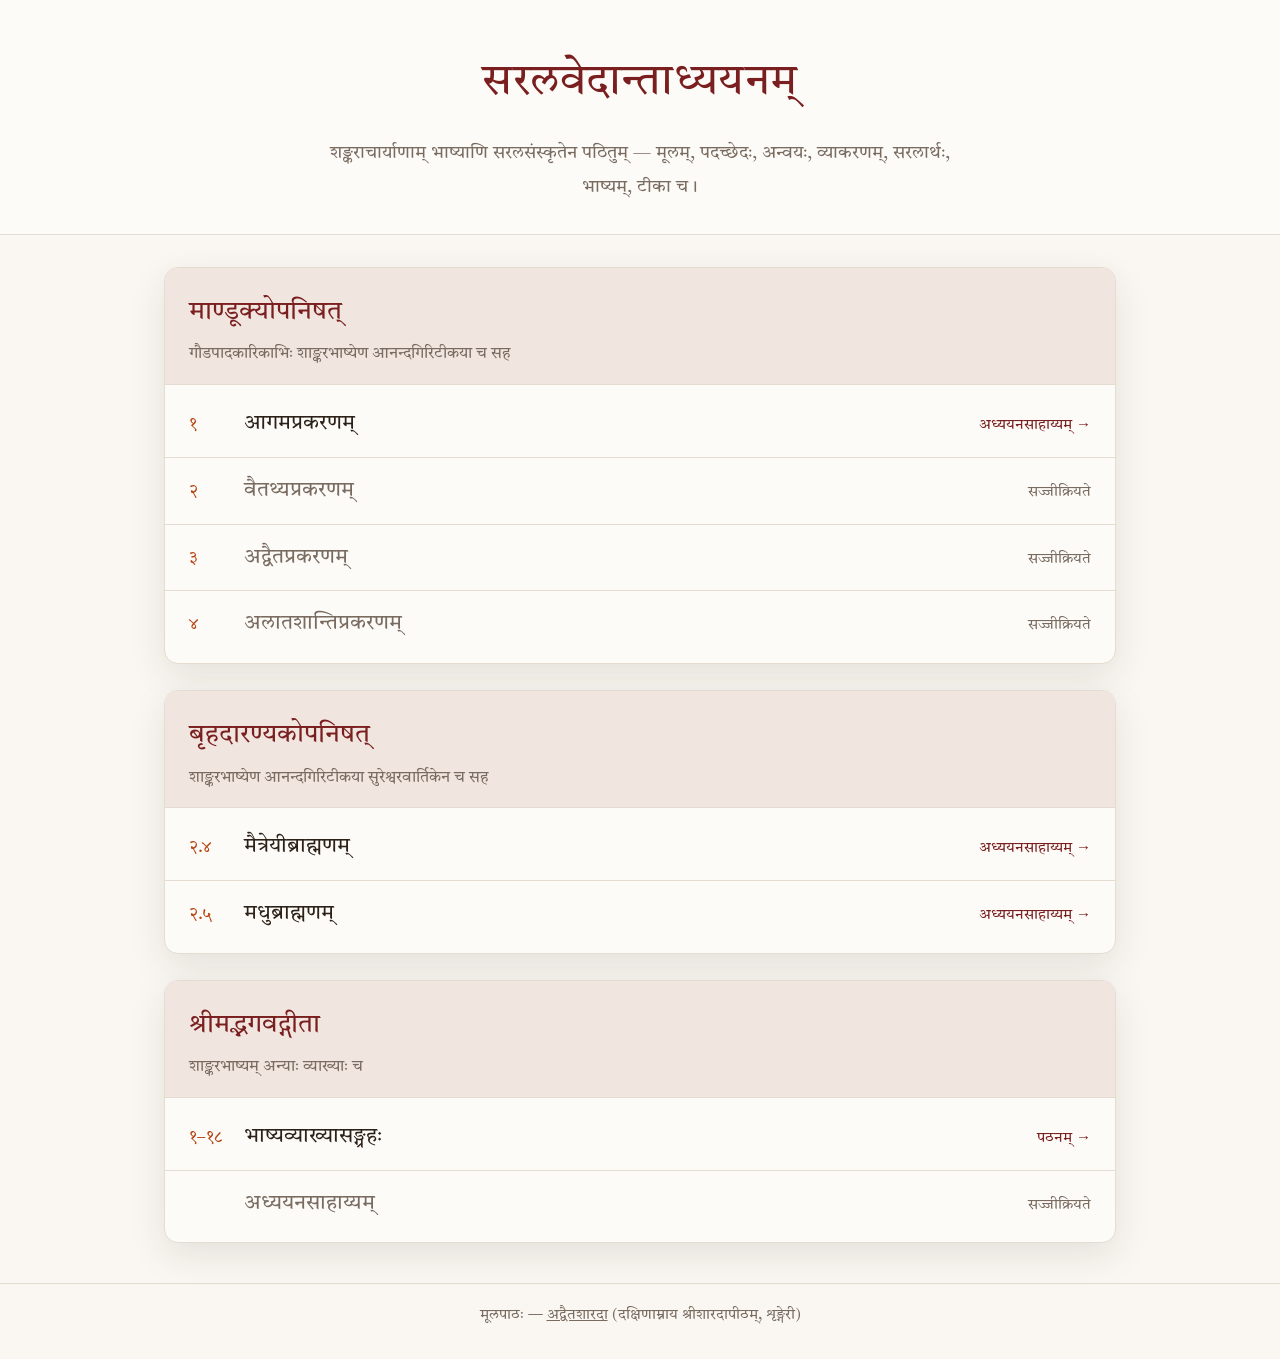
==== index.html @ beff4aeb "सरलवेदान्ताध्ययनम्: one site for the study pages (Māṇḍūkya आगमप्रकरणम्, Maitreyī, Madhu; Gītā linked" ====
<!doctype html>
<html lang="sa">
<head>
<meta charset="utf-8">
<meta name="viewport" content="width=device-width, initial-scale=1">
<title>सरलवेदान्ताध्ययनम्</title>
<meta name="description" content="शाङ्करभाष्याणि सरलसंस्कृतेन — मूलम्, पदच्छेदः, अन्वयः, व्याकरणम्, सरलार्थः, भाष्यम्, टीका च।">
<link rel="stylesheet" href="mandukya-1/fonts.css">
<style>
:root{--bg:#faf7f2;--paper:#fdfbf8;--ink:#2b2118;--muted:#796b60;--line:#e4dcd0;--accent:#7a1f1f;--tint:#f1e5df;--saffron:#b54510;--shadow:0 12px 36px #2b21181a}
@media (prefers-color-scheme:dark){:root{--bg:#211b18;--paper:#2a211e;--ink:#eee3d7;--muted:#b7a79a;--line:#4a3931;--accent:#e8aaa1;--tint:#392926;--saffron:#f0ac7b;--shadow:0 12px 36px #0005}}
*{box-sizing:border-box}
body{margin:0;background:var(--bg);color:var(--ink);font-family:'Tiro Devanagari Sanskrit','Noto Serif Devanagari',serif;line-height:1.9;font-size:19px}
a{color:inherit}
header{border-bottom:1px solid var(--line);background:var(--paper)}
.wrap{max-width:62rem;margin:0 auto;padding:0 20px}
header .wrap{padding-top:42px;padding-bottom:30px;text-align:center}
h1{margin:0;font-size:clamp(30px,6vw,44px);font-weight:400;color:var(--accent);letter-spacing:.01em}
.lead{margin:10px auto 0;max-width:40rem;color:var(--muted);font-size:18px}
main .wrap{padding-top:32px;padding-bottom:40px;display:grid;gap:26px}
section.text{background:var(--paper);border:1px solid var(--line);border-radius:14px;box-shadow:var(--shadow);overflow:hidden}
.text-head{padding:20px 24px 14px;border-bottom:1px solid var(--line);background:var(--tint)}
.text-head h2{margin:0;font-size:26px;font-weight:400;color:var(--accent)}
.text-head p{margin:2px 0 0;color:var(--muted);font-size:16px}
ul.parts{list-style:none;margin:0;padding:6px 0}
ul.parts li{border-top:1px solid var(--line)}
ul.parts li:first-child{border-top:0}
.part{display:flex;align-items:baseline;gap:14px;padding:13px 24px;text-decoration:none}
a.part:hover,a.part:focus-visible{background:var(--tint);outline:none}
.num{flex:0 0 2.4em;color:var(--saffron);font-size:17px}
.name{flex:1;font-size:21px}
.note{color:var(--muted);font-size:15px;white-space:nowrap}
a.part .note{color:var(--accent)}
.soon .name{color:var(--muted)}
footer{border-top:1px solid var(--line);color:var(--muted);font-size:15px}
footer .wrap{padding-top:18px;padding-bottom:28px;text-align:center}
@media (max-width:560px){body{font-size:18px}.part{padding:12px 16px;gap:10px;flex-wrap:wrap}.num{flex-basis:2em}.note{flex-basis:100%;padding-left:2.6em;white-space:normal}.text-head{padding:16px 16px 12px}}
</style>
</head>
<body>
<header>
  <div class="wrap">
    <h1>सरलवेदान्ताध्ययनम्</h1>
    <p class="lead">शङ्कराचार्याणाम् भाष्याणि सरलसंस्कृतेन पठितुम् — मूलम्, पदच्छेदः, अन्वयः, व्याकरणम्, सरलार्थः, भाष्यम्, टीका च।</p>
  </div>
</header>
<main>
  <div class="wrap">
    <section class="text">
      <div class="text-head">
        <h2>माण्डूक्योपनिषत्</h2>
        <p>गौडपादकारिकाभिः शाङ्करभाष्येण आनन्दगिरिटीकया च सह</p>
      </div>
      <ul class="parts">
        <li><a class="part" href="mandukya-1/"><span class="num">१</span><span class="name">आगमप्रकरणम्</span><span class="note">अध्ययनसाहाय्यम् →</span></a></li>
        <li><div class="part soon"><span class="num">२</span><span class="name">वैतथ्यप्रकरणम्</span><span class="note">सज्जीक्रियते</span></div></li>
        <li><div class="part soon"><span class="num">३</span><span class="name">अद्वैतप्रकरणम्</span><span class="note">सज्जीक्रियते</span></div></li>
        <li><div class="part soon"><span class="num">४</span><span class="name">अलातशान्तिप्रकरणम्</span><span class="note">सज्जीक्रियते</span></div></li>
      </ul>
    </section>
    <section class="text">
      <div class="text-head">
        <h2>बृहदारण्यकोपनिषत्</h2>
        <p>शाङ्करभाष्येण आनन्दगिरिटीकया सुरेश्वरवार्तिकेन च सह</p>
      </div>
      <ul class="parts">
        <li><a class="part" href="maitreyi/"><span class="num">२.४</span><span class="name">मैत्रेयीब्राह्मणम्</span><span class="note">अध्ययनसाहाय्यम् →</span></a></li>
        <li><a class="part" href="madhu/"><span class="num">२.५</span><span class="name">मधुब्राह्मणम्</span><span class="note">अध्ययनसाहाय्यम् →</span></a></li>
      </ul>
    </section>
    <section class="text">
      <div class="text-head">
        <h2>श्रीमद्भगवद्गीता</h2>
        <p>शाङ्करभाष्यम् अन्याः व्याख्याः च</p>
      </div>
      <ul class="parts">
        <li><a class="part" href="https://nkaditya1729.github.io/bhagavad-gita-corpus/"><span class="num">१–१८</span><span class="name">भाष्यव्याख्यासङ्ग्रहः</span><span class="note">पठनम् →</span></a></li>
        <li><div class="part soon"><span class="num"></span><span class="name">अध्ययनसाहाय्यम्</span><span class="note">सज्जीक्रियते</span></div></li>
      </ul>
    </section>
  </div>
</main>
<footer>
  <div class="wrap">मूलपाठः — <a href="https://advaitasharada.sringeri.net/">अद्वैतशारदा</a> (दक्षिणाम्नाय श्रीशारदापीठम्, शृङ्गेरी)</div>
</footer>
</body>
</html>
---- mandukya-1/fonts.css ----
@font-face {font-family:'Tiro Devanagari Sanskrit';font-style:normal;font-weight:400;font-display:swap;src:url(assets/fonts/TiroDevanagariSanskrit-Regular.ttf) format('truetype');}
@font-face {
  font-family: 'Noto Sans Devanagari';
  font-style: normal;
  font-weight: 400;
  font-stretch: normal;
  font-display: swap;
  src: url(assets/fonts/noto-deva-0.ttf) format('truetype');
}
@font-face {
  font-family: 'Noto Sans Devanagari';
  font-style: normal;
  font-weight: 500;
  font-stretch: normal;
  font-display: swap;
  src: url(assets/fonts/noto-deva-1.ttf) format('truetype');
}
@font-face {
  font-family: 'Noto Sans Devanagari';
  font-style: normal;
  font-weight: 600;
  font-stretch: normal;
  font-display: swap;
  src: url(assets/fonts/noto-deva-2.ttf) format('truetype');
}
@font-face {
  font-family: 'Noto Sans Devanagari';
  font-style: normal;
  font-weight: 700;
  font-stretch: normal;
  font-display: swap;
  src: url(assets/fonts/noto-deva-3.ttf) format('truetype');
}
@font-face {
  font-family: 'Noto Serif Devanagari';
  font-style: normal;
  font-weight: 400;
  font-stretch: normal;
  font-display: swap;
  src: url(assets/fonts/noto-deva-4.ttf) format('truetype');
}
@font-face {
  font-family: 'Noto Serif Devanagari';
  font-style: normal;
  font-weight: 500;
  font-stretch: normal;
  font-display: swap;
  src: url(assets/fonts/noto-deva-5.ttf) format('truetype');
}
@font-face {
  font-family: 'Noto Serif Devanagari';
  font-style: normal;
  font-weight: 600;
  font-stretch: normal;
  font-display: swap;
  src: url(assets/fonts/noto-deva-6.ttf) format('truetype');
}
@font-face {
  font-family: 'Noto Serif Devanagari';
  font-style: normal;
  font-weight: 700;
  font-stretch: normal;
  font-display: swap;
  src: url(assets/fonts/noto-deva-7.ttf) format('truetype');
}
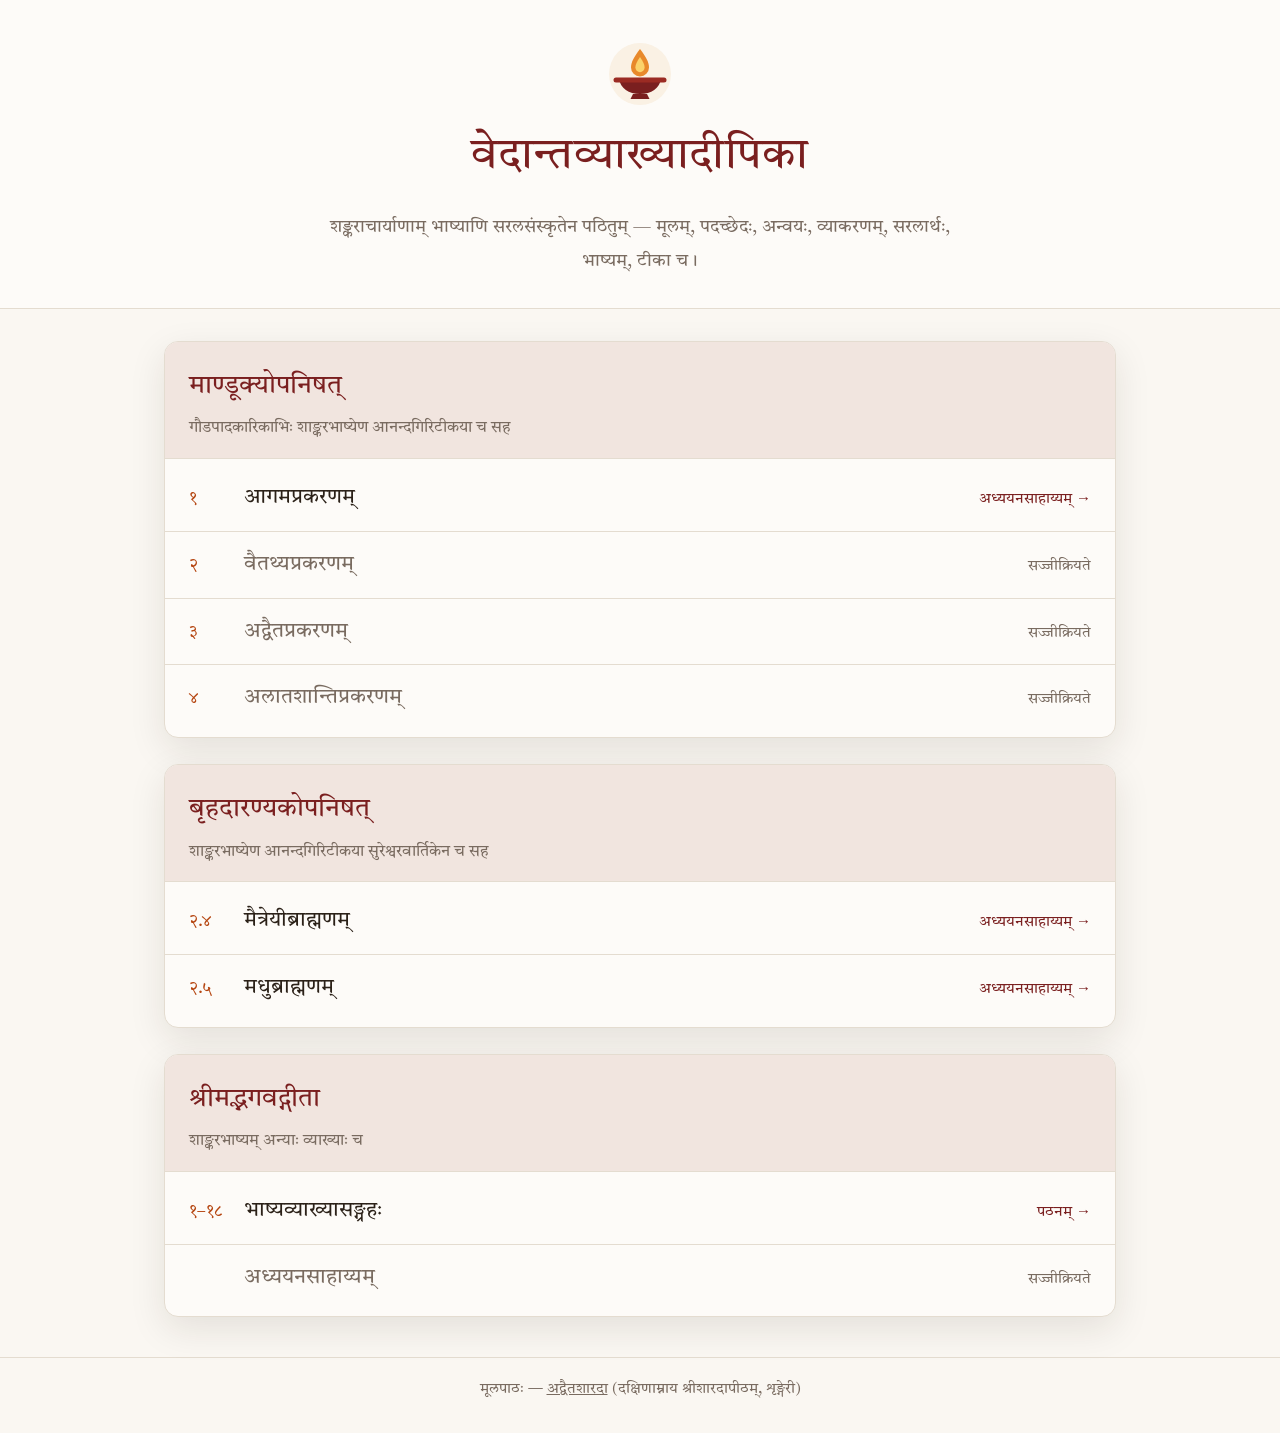
==== commit d5d439cd: "Name the site वेदान्तव्याख्यादीपिका; lamp (दीपः) icon for the hub and its study pages Co-Authored-By" ====
--- a/index.html
+++ b/index.html
@@ -3,7 +3,8 @@
 <head>
 <meta charset="utf-8">
 <meta name="viewport" content="width=device-width, initial-scale=1">
-<title>सरलवेदान्ताध्ययनम्</title>
+<title>वेदान्तव्याख्यादीपिका</title>
+<link rel="icon" type="image/svg+xml" href="favicon.svg">
 <meta name="description" content="शाङ्करभाष्याणि सरलसंस्कृतेन — मूलम्, पदच्छेदः, अन्वयः, व्याकरणम्, सरलार्थः, भाष्यम्, टीका च।">
 <link rel="stylesheet" href="mandukya-1/fonts.css">
 <style>
@@ -15,6 +16,7 @@
 header{border-bottom:1px solid var(--line);background:var(--paper)}
 .wrap{max-width:62rem;margin:0 auto;padding:0 20px}
 header .wrap{padding-top:42px;padding-bottom:30px;text-align:center}
+.logo{display:block;margin:0 auto 10px;width:64px;height:64px}
 h1{margin:0;font-size:clamp(30px,6vw,44px);font-weight:400;color:var(--accent);letter-spacing:.01em}
 .lead{margin:10px auto 0;max-width:40rem;color:var(--muted);font-size:18px}
 main .wrap{padding-top:32px;padding-bottom:40px;display:grid;gap:26px}
@@ -40,7 +42,8 @@
 <body>
 <header>
   <div class="wrap">
-    <h1>सरलवेदान्ताध्ययनम्</h1>
+    <img class="logo" src="favicon.svg" alt="" width="64" height="64">
+    <h1>वेदान्तव्याख्यादीपिका</h1>
     <p class="lead">शङ्कराचार्याणाम् भाष्याणि सरलसंस्कृतेन पठितुम् — मूलम्, पदच्छेदः, अन्वयः, व्याकरणम्, सरलार्थः, भाष्यम्, टीका च।</p>
   </div>
 </header>
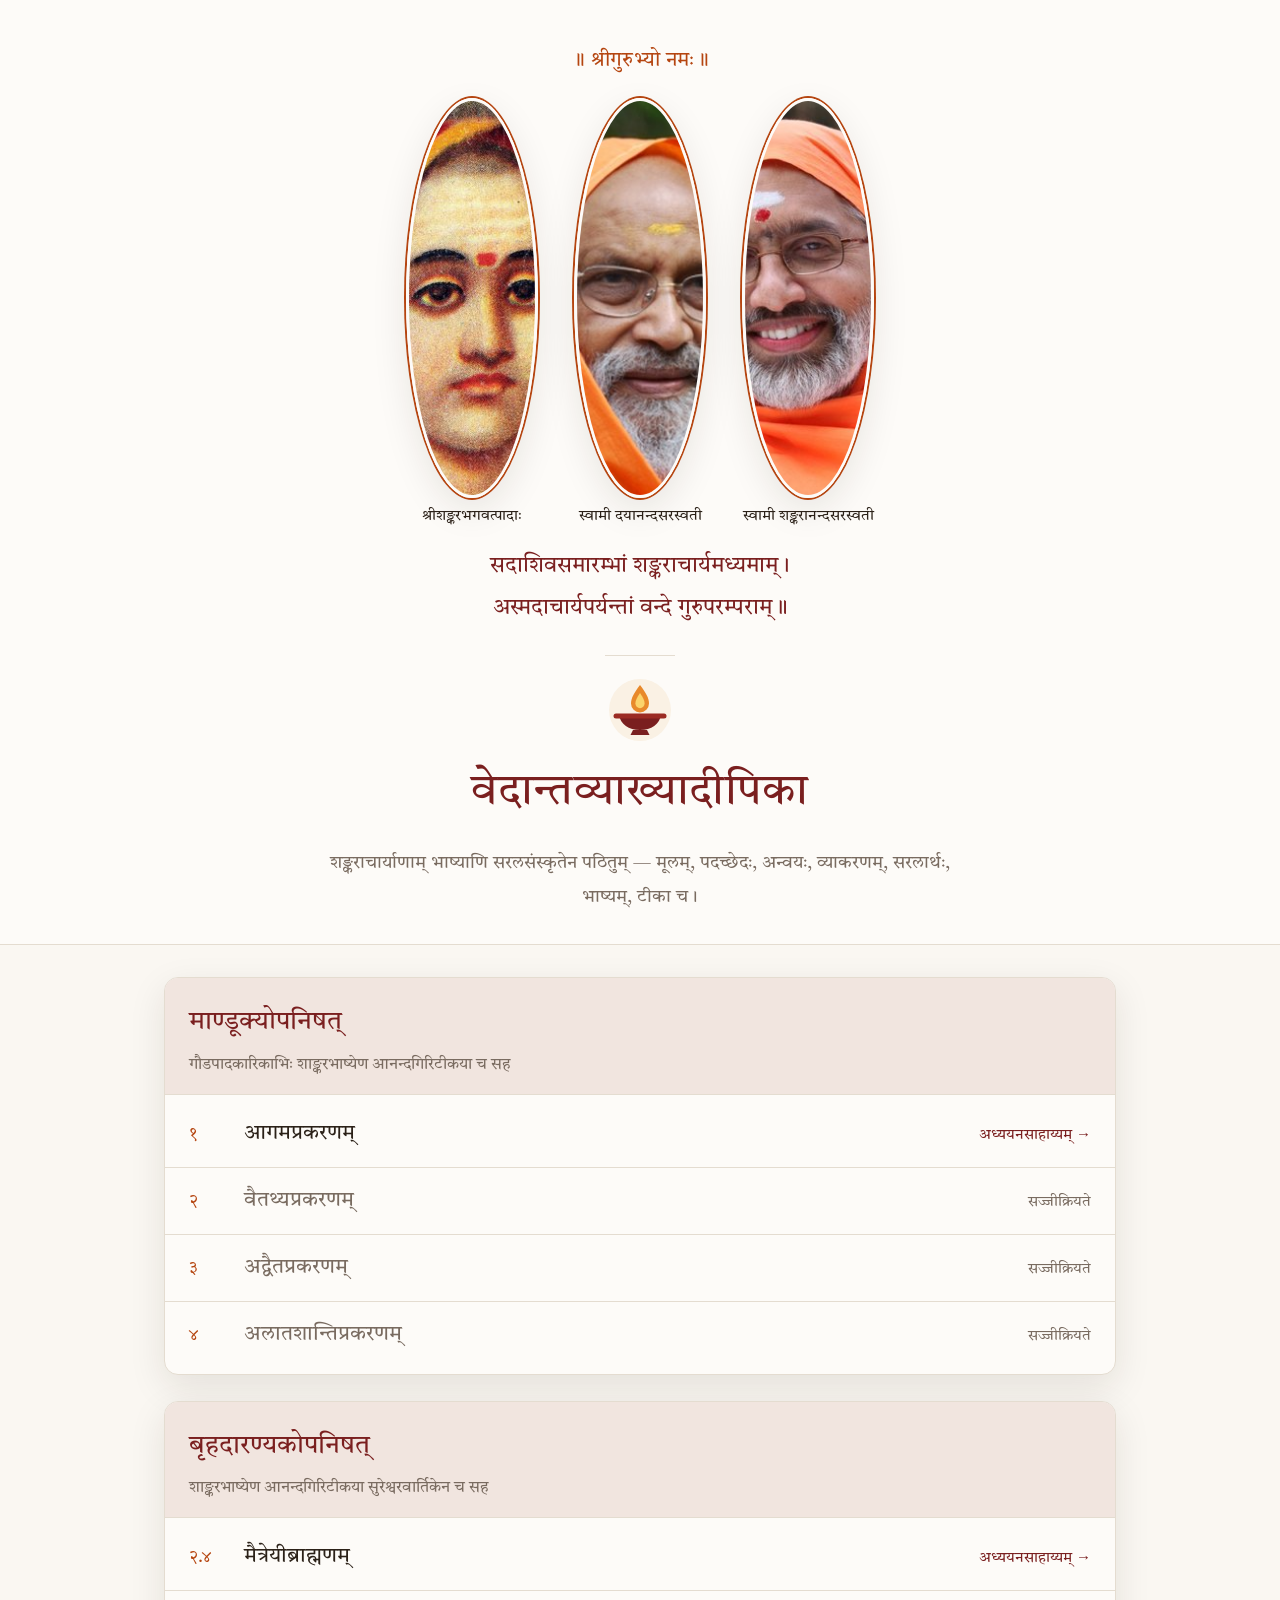
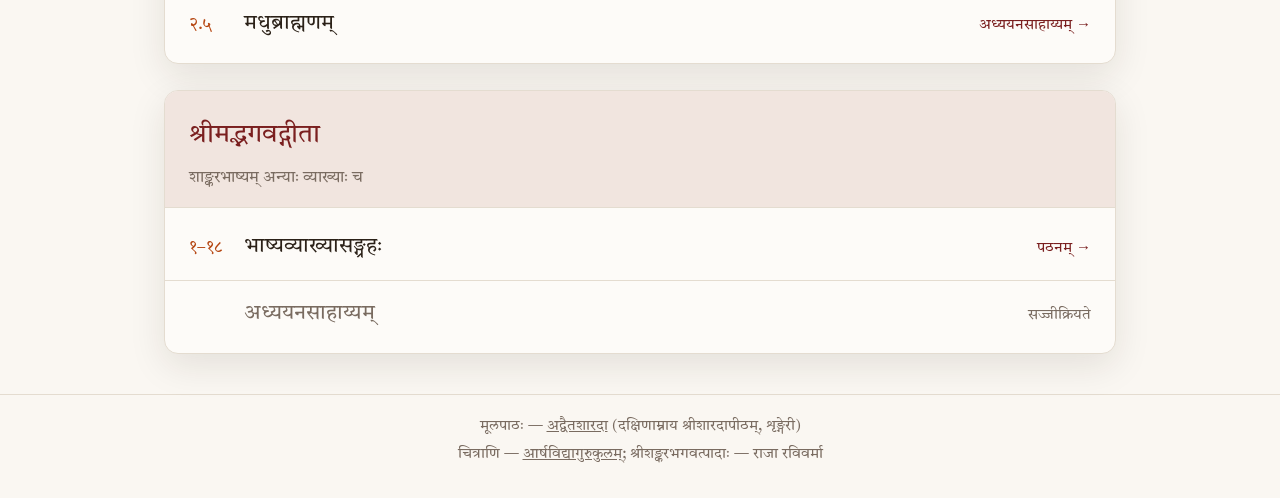
==== commit 831c8707: "Front page: श्रीगुरुभ्यो नमः, portraits of Śrī Śaṅkara, Swami Dayananda and Swami Shankarananda, and" ====
--- a/index.html
+++ b/index.html
@@ -16,6 +16,13 @@
 header{border-bottom:1px solid var(--line);background:var(--paper)}
 .wrap{max-width:62rem;margin:0 auto;padding:0 20px}
 header .wrap{padding-top:42px;padding-bottom:30px;text-align:center}
+.invocation{margin:0 0 18px;color:var(--saffron);font-size:20px;letter-spacing:.02em}
+.gurus{display:flex;justify-content:center;gap:clamp(14px,4vw,36px);margin:0 auto 18px;padding:0;list-style:none}
+.gurus figure{margin:0;width:clamp(92px,22vw,132px);text-align:center}
+.gurus img{display:block;width:100%;aspect-ratio:1;border-radius:50%;object-fit:cover;border:3px solid var(--paper);box-shadow:0 0 0 2px var(--saffron),var(--shadow)}
+.gurus figcaption{margin-top:8px;font-size:clamp(13px,3vw,15px);line-height:1.45;color:var(--ink)}
+.shloka{margin:6px auto 26px;color:var(--accent);font-size:clamp(18px,4vw,22px);line-height:1.9}
+.rule{width:70px;height:1px;margin:0 auto 22px;background:var(--line)}
 .logo{display:block;margin:0 auto 10px;width:64px;height:64px}
 h1{margin:0;font-size:clamp(30px,6vw,44px);font-weight:400;color:var(--accent);letter-spacing:.01em}
 .lead{margin:10px auto 0;max-width:40rem;color:var(--muted);font-size:18px}
@@ -42,6 +49,14 @@
 <body>
 <header>
   <div class="wrap">
+    <p class="invocation">॥ श्रीगुरुभ्यो नमः ॥</p>
+    <ul class="gurus">
+      <li><figure><img src="images/shankara.jpg" alt="आदिशङ्कराचार्याः" width="400" height="400"><figcaption>श्रीशङ्करभगवत्पादाः</figcaption></figure></li>
+      <li><figure><img src="images/dayananda.jpg" alt="स्वामी दयानन्दसरस्वती" width="400" height="400"><figcaption>स्वामी दयानन्दसरस्वती</figcaption></figure></li>
+      <li><figure><img src="images/shankarananda.jpg" alt="स्वामी शङ्करानन्दसरस्वती" width="400" height="400"><figcaption>स्वामी शङ्करानन्दसरस्वती</figcaption></figure></li>
+    </ul>
+    <p class="shloka">सदाशिवसमारम्भां शङ्कराचार्यमध्यमाम् ।<br>अस्मदाचार्यपर्यन्तां वन्दे गुरुपरम्पराम् ॥</p>
+    <div class="rule"></div>
     <img class="logo" src="favicon.svg" alt="" width="64" height="64">
     <h1>वेदान्तव्याख्यादीपिका</h1>
     <p class="lead">शङ्कराचार्याणाम् भाष्याणि सरलसंस्कृतेन पठितुम् — मूलम्, पदच्छेदः, अन्वयः, व्याकरणम्, सरलार्थः, भाष्यम्, टीका च।</p>
@@ -84,7 +99,7 @@
   </div>
 </main>
 <footer>
-  <div class="wrap">मूलपाठः — <a href="https://advaitasharada.sringeri.net/">अद्वैतशारदा</a> (दक्षिणाम्नाय श्रीशारदापीठम्, शृङ्गेरी)</div>
+  <div class="wrap">मूलपाठः — <a href="https://advaitasharada.sringeri.net/">अद्वैतशारदा</a> (दक्षिणाम्नाय श्रीशारदापीठम्, शृङ्गेरी)<br>चित्राणि — <a href="https://arshavidya.in/">आर्षविद्यागुरुकुलम्</a>; श्रीशङ्करभगवत्पादाः — राजा रविवर्मा</div>
 </footer>
 </body>
 </html>
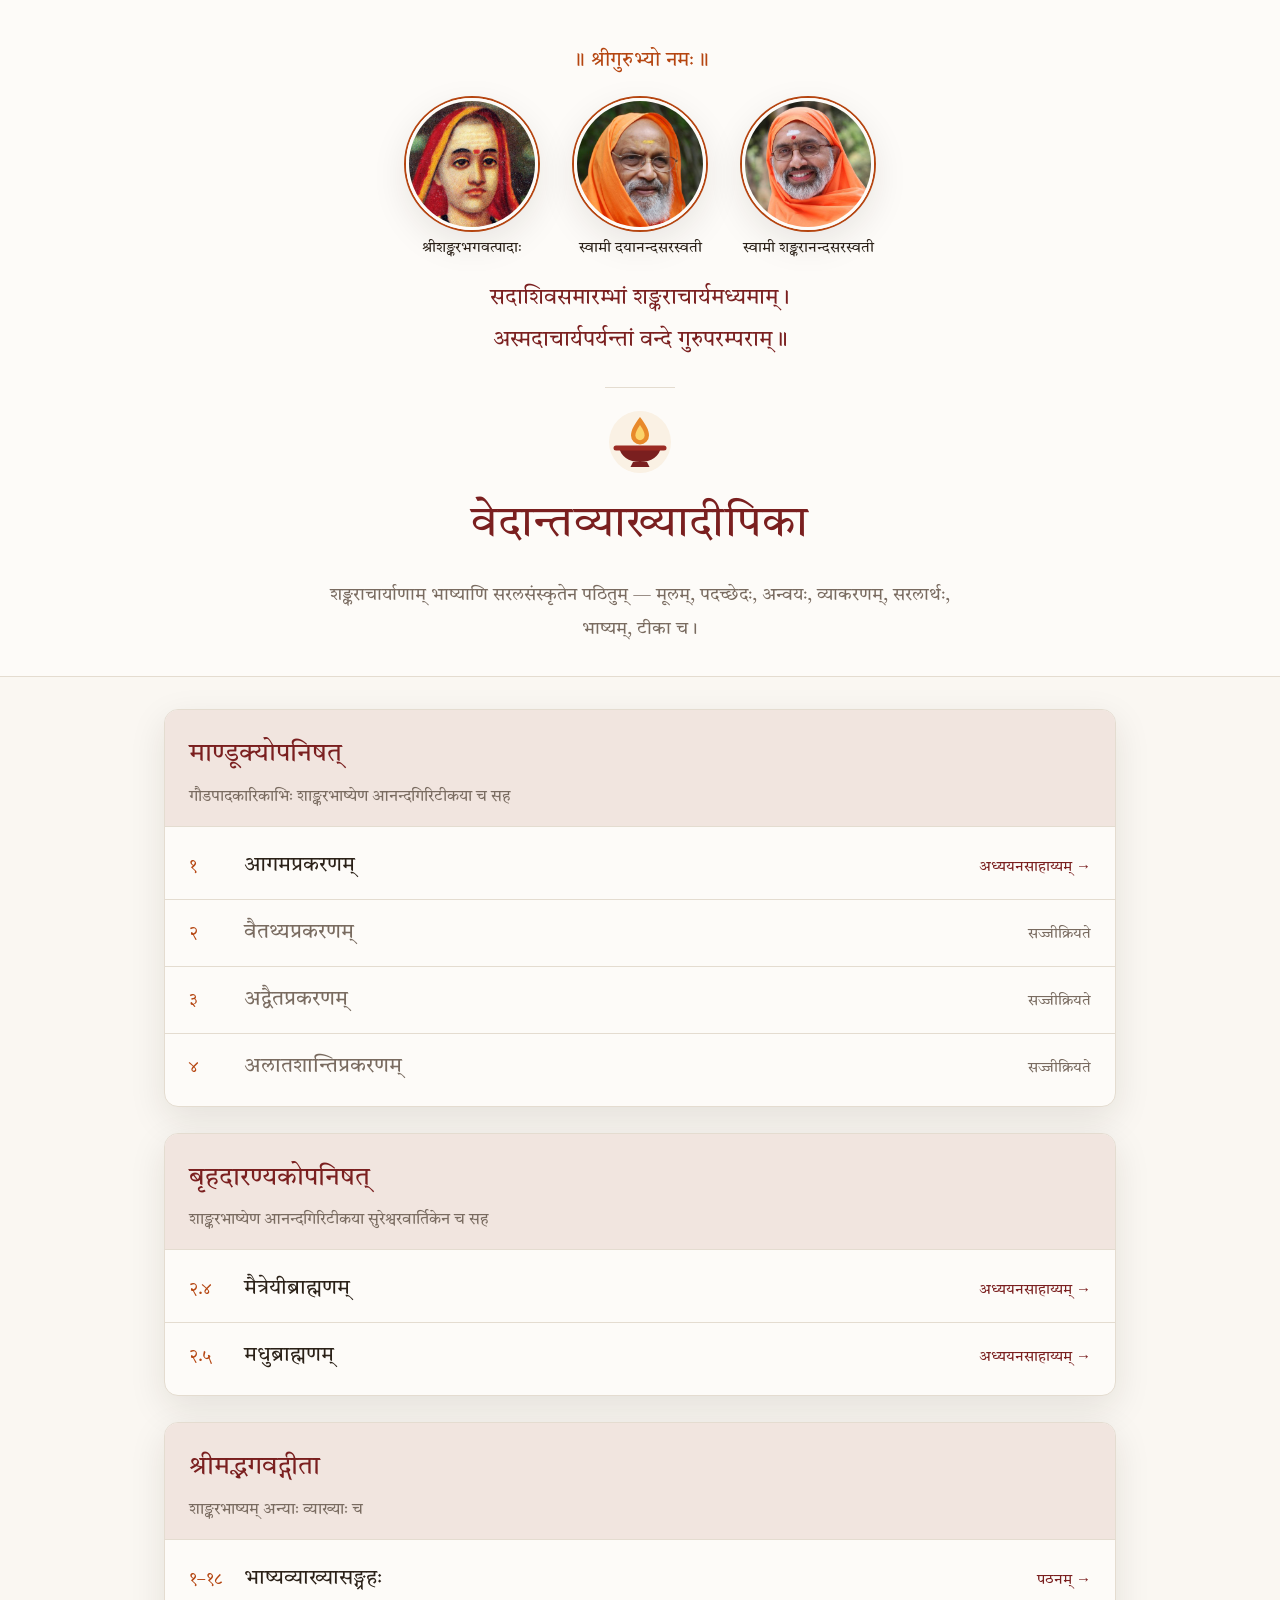
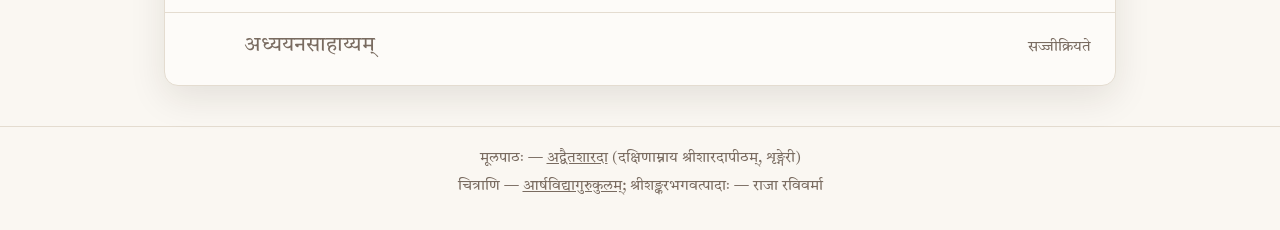
==== commit b820712a: "Front page: portraits keep their square (round) shape Co-Authored-By: Claude Opus 5.5 <noreply@anthr" ====
--- a/index.html
+++ b/index.html
@@ -19,7 +19,7 @@
 .invocation{margin:0 0 18px;color:var(--saffron);font-size:20px;letter-spacing:.02em}
 .gurus{display:flex;justify-content:center;gap:clamp(14px,4vw,36px);margin:0 auto 18px;padding:0;list-style:none}
 .gurus figure{margin:0;width:clamp(92px,22vw,132px);text-align:center}
-.gurus img{display:block;width:100%;aspect-ratio:1;border-radius:50%;object-fit:cover;border:3px solid var(--paper);box-shadow:0 0 0 2px var(--saffron),var(--shadow)}
+.gurus img{display:block;width:100%;height:auto;aspect-ratio:1;border-radius:50%;object-fit:cover;border:3px solid var(--paper);box-shadow:0 0 0 2px var(--saffron),var(--shadow)}
 .gurus figcaption{margin-top:8px;font-size:clamp(13px,3vw,15px);line-height:1.45;color:var(--ink)}
 .shloka{margin:6px auto 26px;color:var(--accent);font-size:clamp(18px,4vw,22px);line-height:1.9}
 .rule{width:70px;height:1px;margin:0 auto 22px;background:var(--line)}
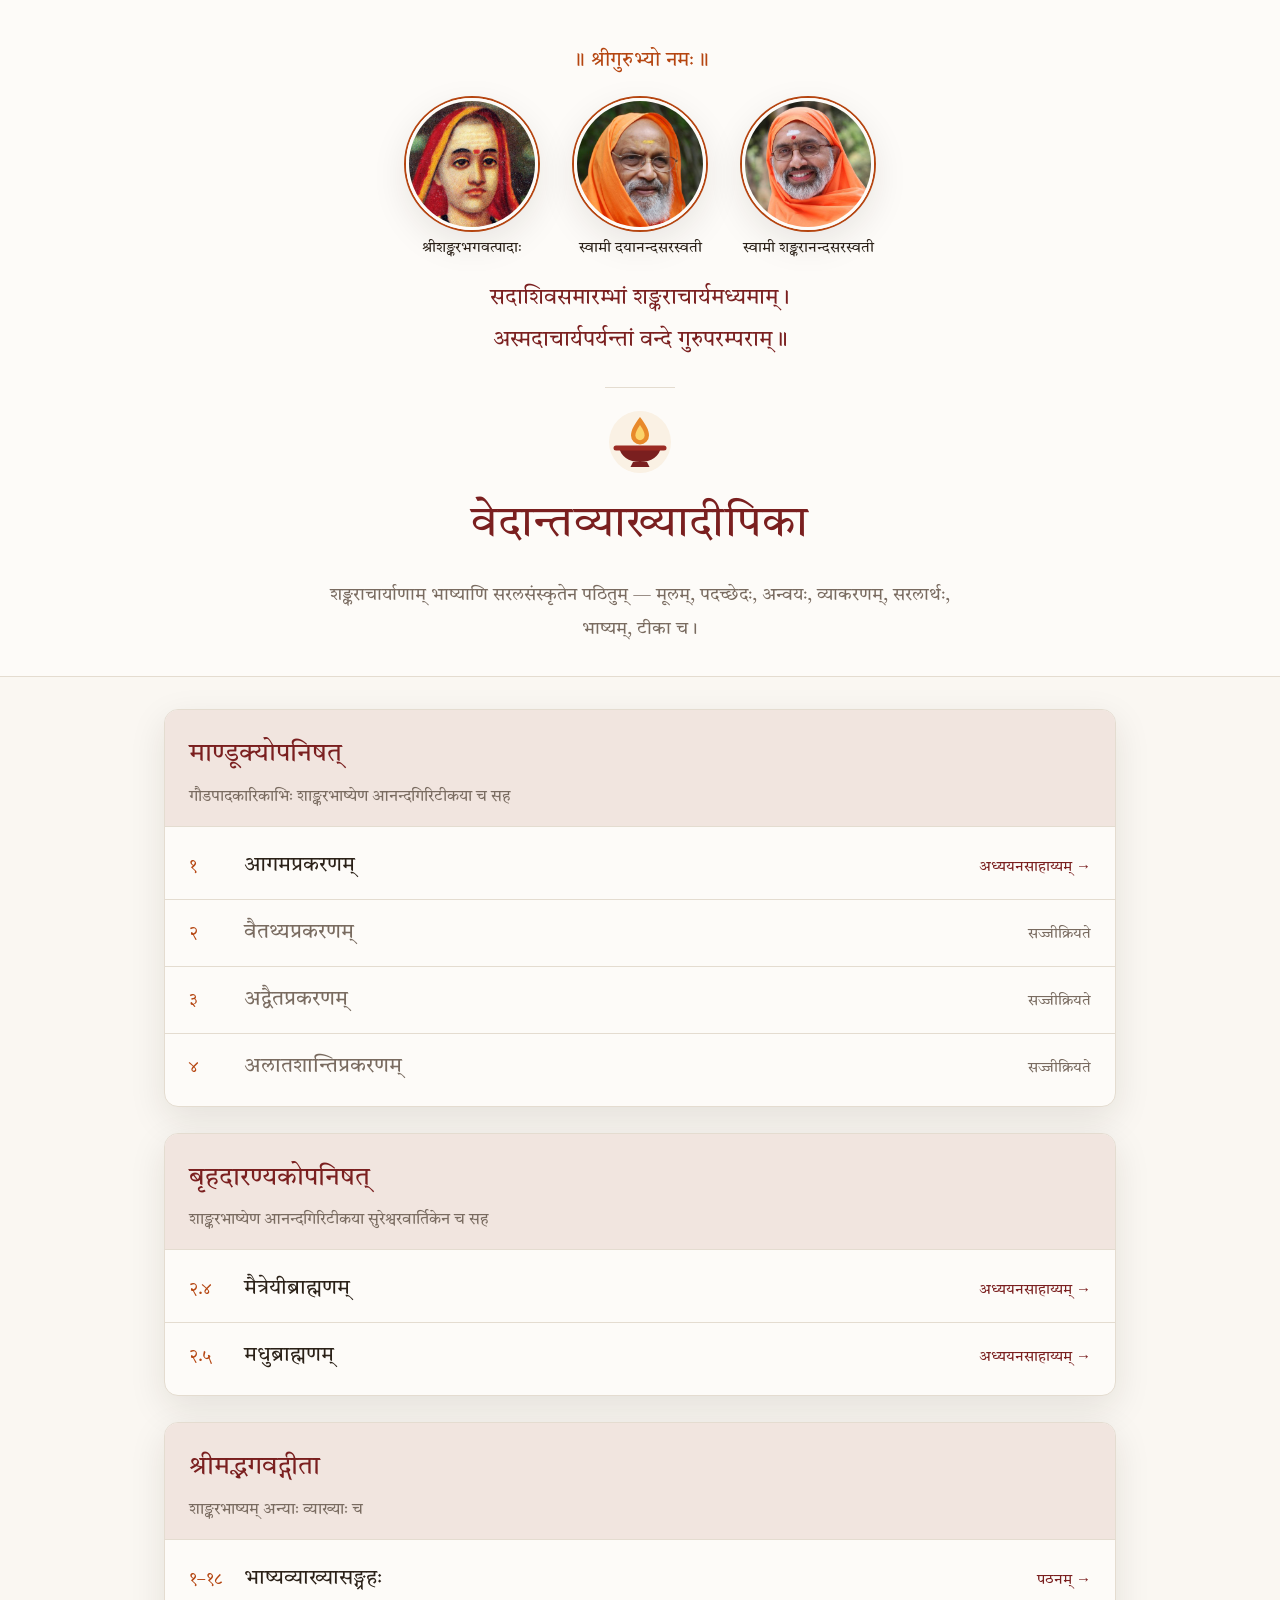
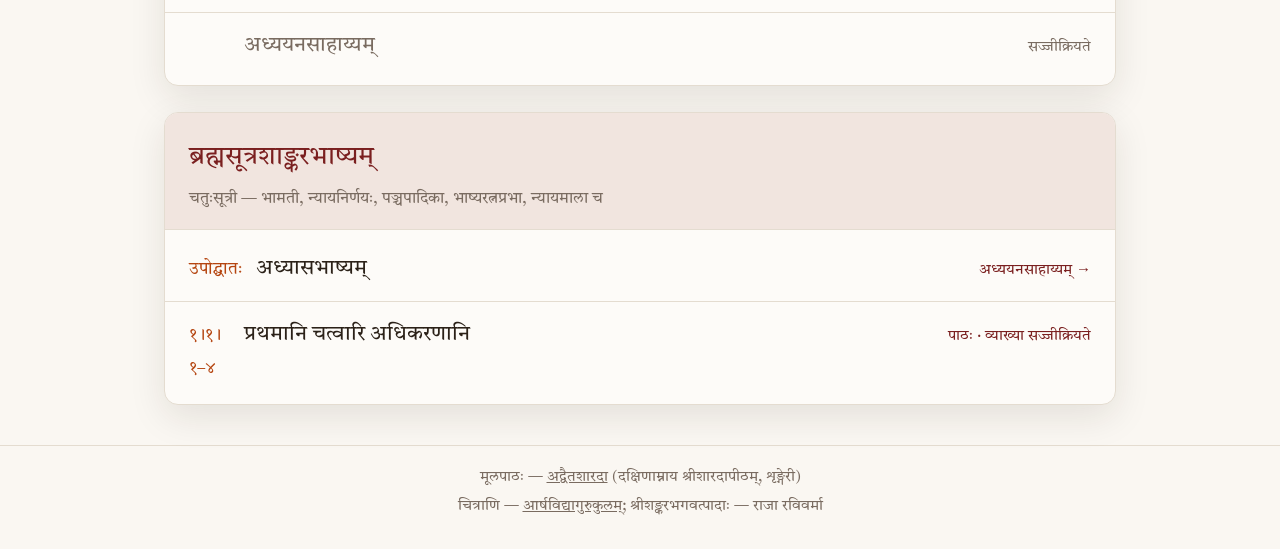
==== commit 4fcdd0aa: "Brahmasūtra catuḥsūtrī page (brahmasutra-1/): bhāṣya, Bhāmatī, Nyāyanirṇaya, Pañcapādikā, Ratnaprabh" ====
--- a/index.html
+++ b/index.html
@@ -96,6 +96,16 @@
         <li><div class="part soon"><span class="num"></span><span class="name">अध्ययनसाहाय्यम्</span><span class="note">सज्जीक्रियते</span></div></li>
       </ul>
     </section>
+    <section class="text">
+      <div class="text-head">
+        <h2>ब्रह्मसूत्रशाङ्करभाष्यम्</h2>
+        <p>चतुःसूत्री — भामती, न्यायनिर्णयः, पञ्चपादिका, भाष्यरत्नप्रभा, न्यायमाला च</p>
+      </div>
+      <ul class="parts">
+        <li><a class="part" href="brahmasutra-1/#BS.0"><span class="num">उपोद्घातः</span><span class="name">अध्यासभाष्यम्</span><span class="note">अध्ययनसाहाय्यम् →</span></a></li>
+        <li><a class="part" href="brahmasutra-1/#BS.1.1.1"><span class="num">१।१।१–४</span><span class="name">प्रथमानि चत्वारि अधिकरणानि</span><span class="note">पाठः · व्याख्या सज्जीक्रियते</span></a></li>
+      </ul>
+    </section>
   </div>
 </main>
 <footer>
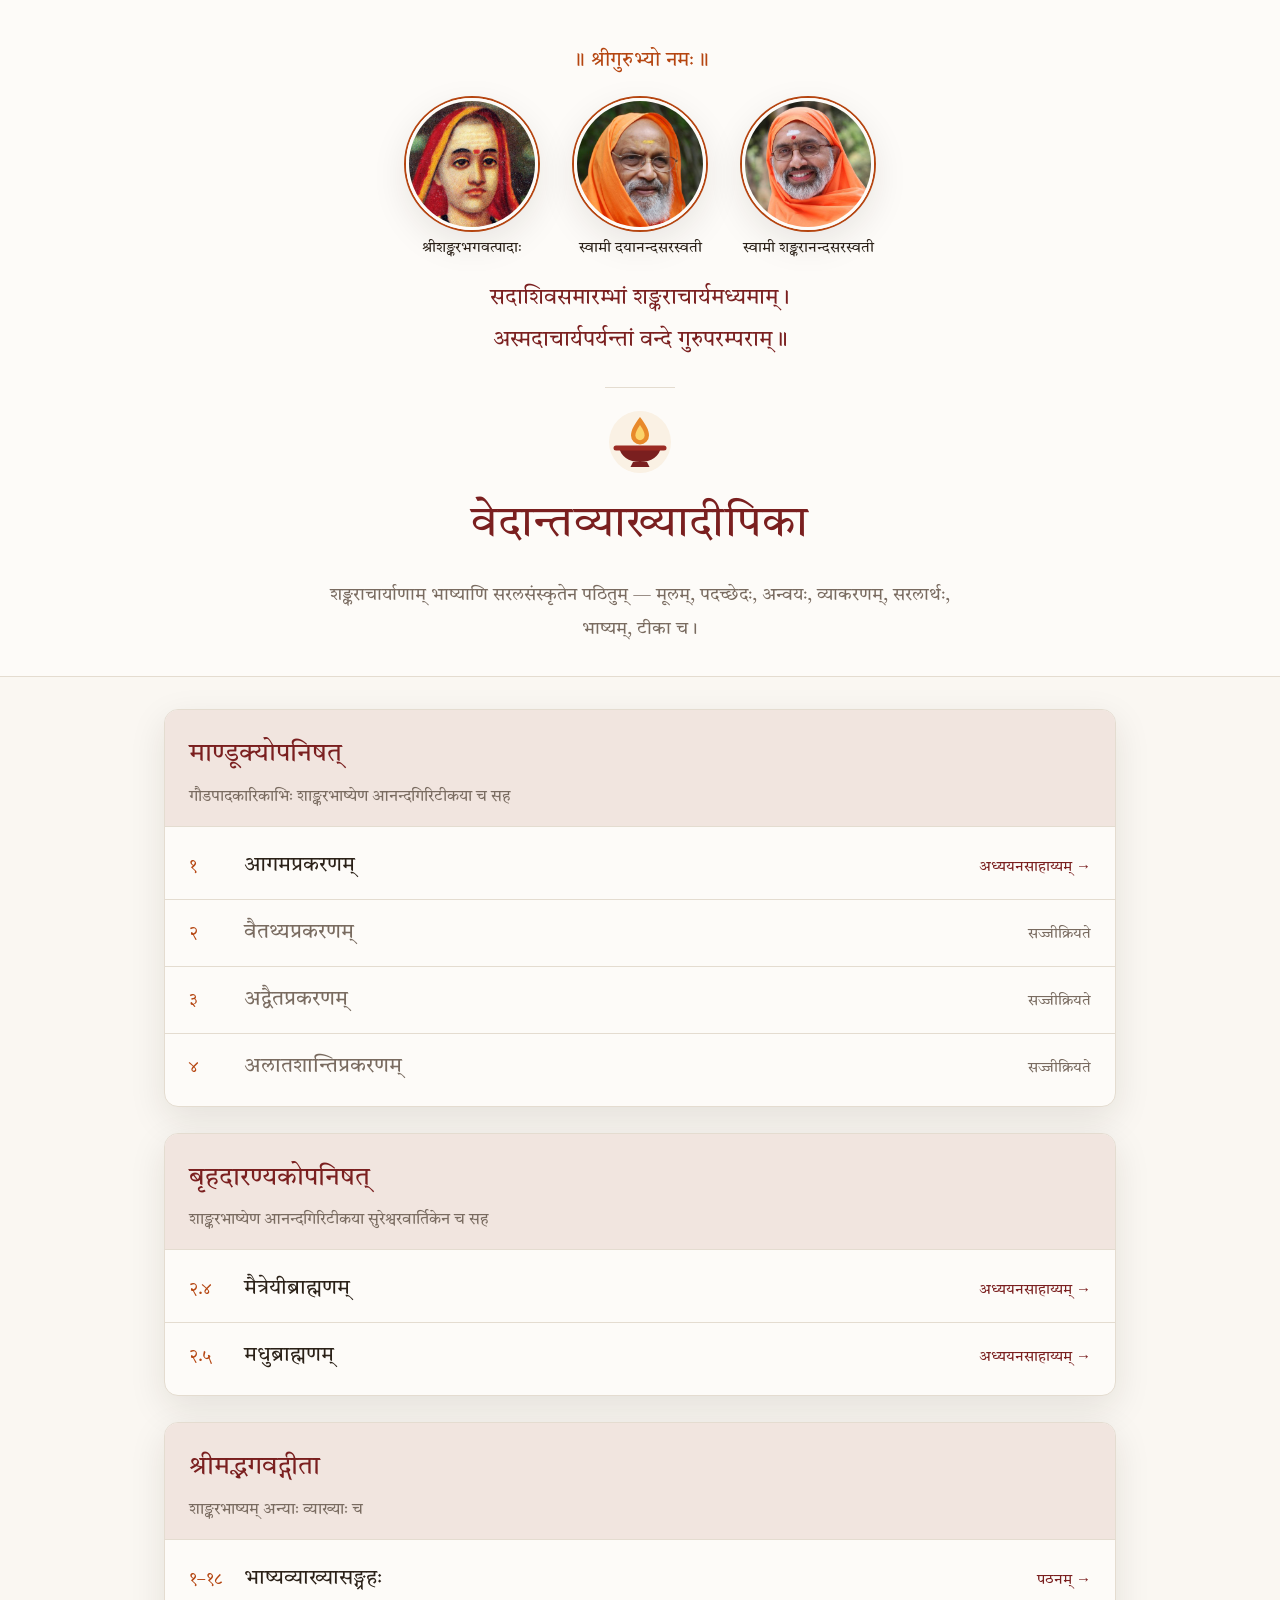
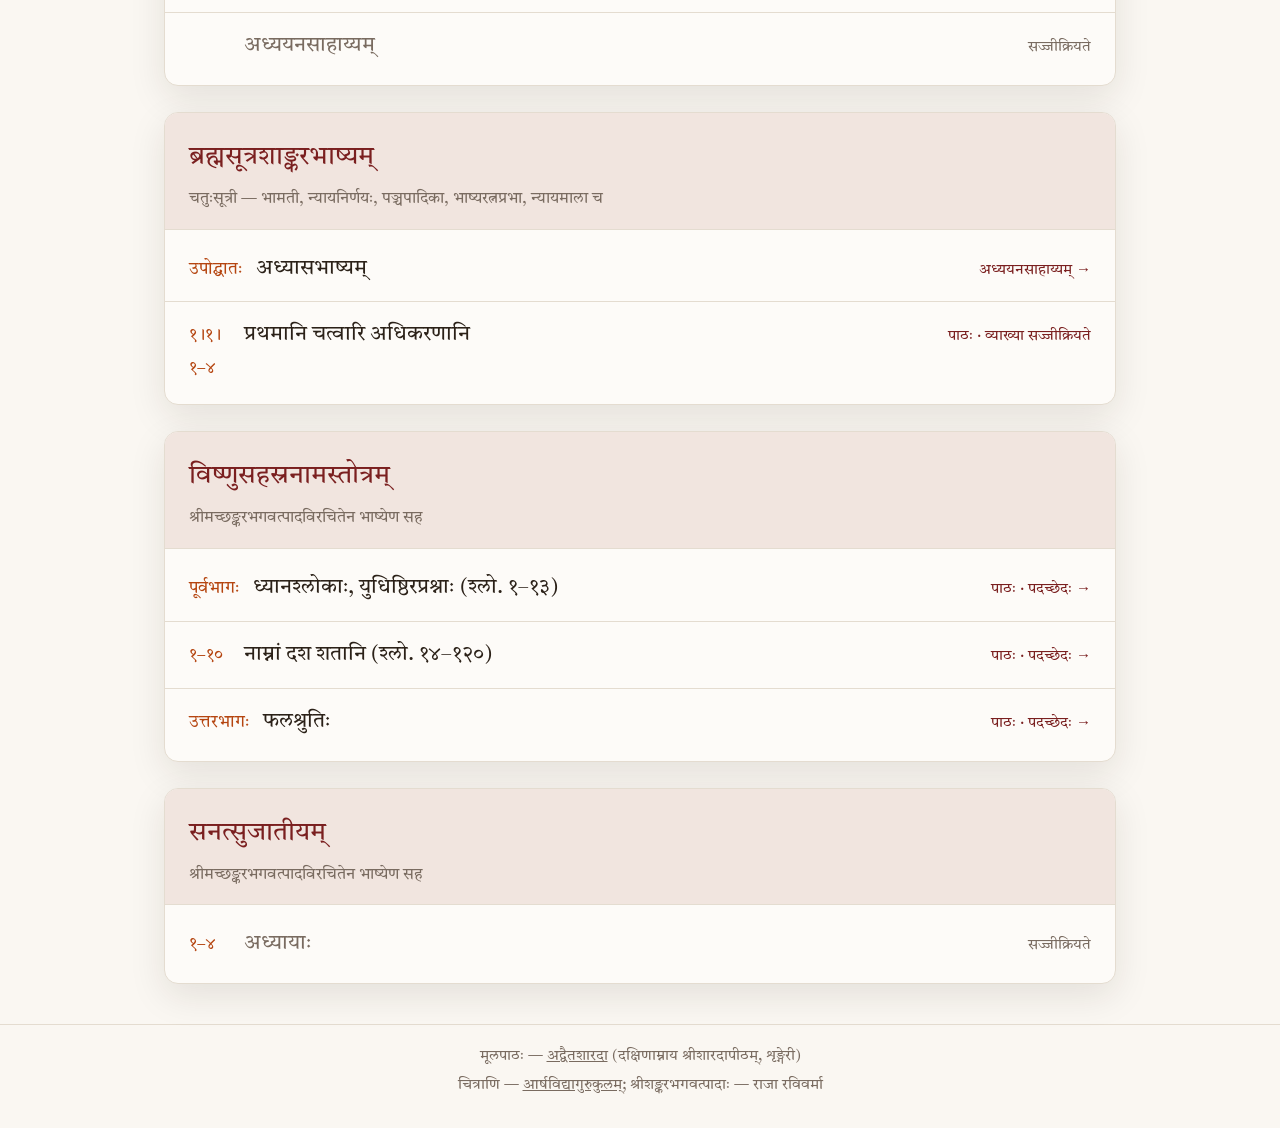
==== commit 79efb900: "vishnu-sahasranama: Śaṅkara's Viṣṇusahasranāma-bhāṣya (OCR of Works vol. 13, pp. 1–168) with padacch" ====
--- a/index.html
+++ b/index.html
@@ -106,6 +106,26 @@
         <li><a class="part" href="brahmasutra-1/#BS.1.1.1"><span class="num">१।१।१–४</span><span class="name">प्रथमानि चत्वारि अधिकरणानि</span><span class="note">पाठः · व्याख्या सज्जीक्रियते</span></a></li>
       </ul>
     </section>
+    <section class="text">
+      <div class="text-head">
+        <h2>विष्णुसहस्रनामस्तोत्रम्</h2>
+        <p>श्रीमच्छङ्करभगवत्पादविरचितेन भाष्येण सह</p>
+      </div>
+      <ul class="parts">
+        <li><a class="part" href="vishnu-sahasranama/#VSN.0"><span class="num">पूर्वभागः</span><span class="name">ध्यानश्लोकाः, युधिष्ठिरप्रश्नाः (श्लो. १–१३)</span><span class="note">पाठः · पदच्छेदः →</span></a></li>
+        <li><a class="part" href="vishnu-sahasranama/#VSN.1"><span class="num">१–१०</span><span class="name">नाम्नां दश शतानि (श्लो. १४–१२०)</span><span class="note">पाठः · पदच्छेदः →</span></a></li>
+        <li><a class="part" href="vishnu-sahasranama/#VSN.11"><span class="num">उत्तरभागः</span><span class="name">फलश्रुतिः</span><span class="note">पाठः · पदच्छेदः →</span></a></li>
+      </ul>
+    </section>
+    <section class="text">
+      <div class="text-head">
+        <h2>सनत्सुजातीयम्</h2>
+        <p>श्रीमच्छङ्करभगवत्पादविरचितेन भाष्येण सह</p>
+      </div>
+      <ul class="parts">
+        <li><div class="part soon"><span class="num">१–४</span><span class="name">अध्यायाः</span><span class="note">सज्जीक्रियते</span></div></li>
+      </ul>
+    </section>
   </div>
 </main>
 <footer>
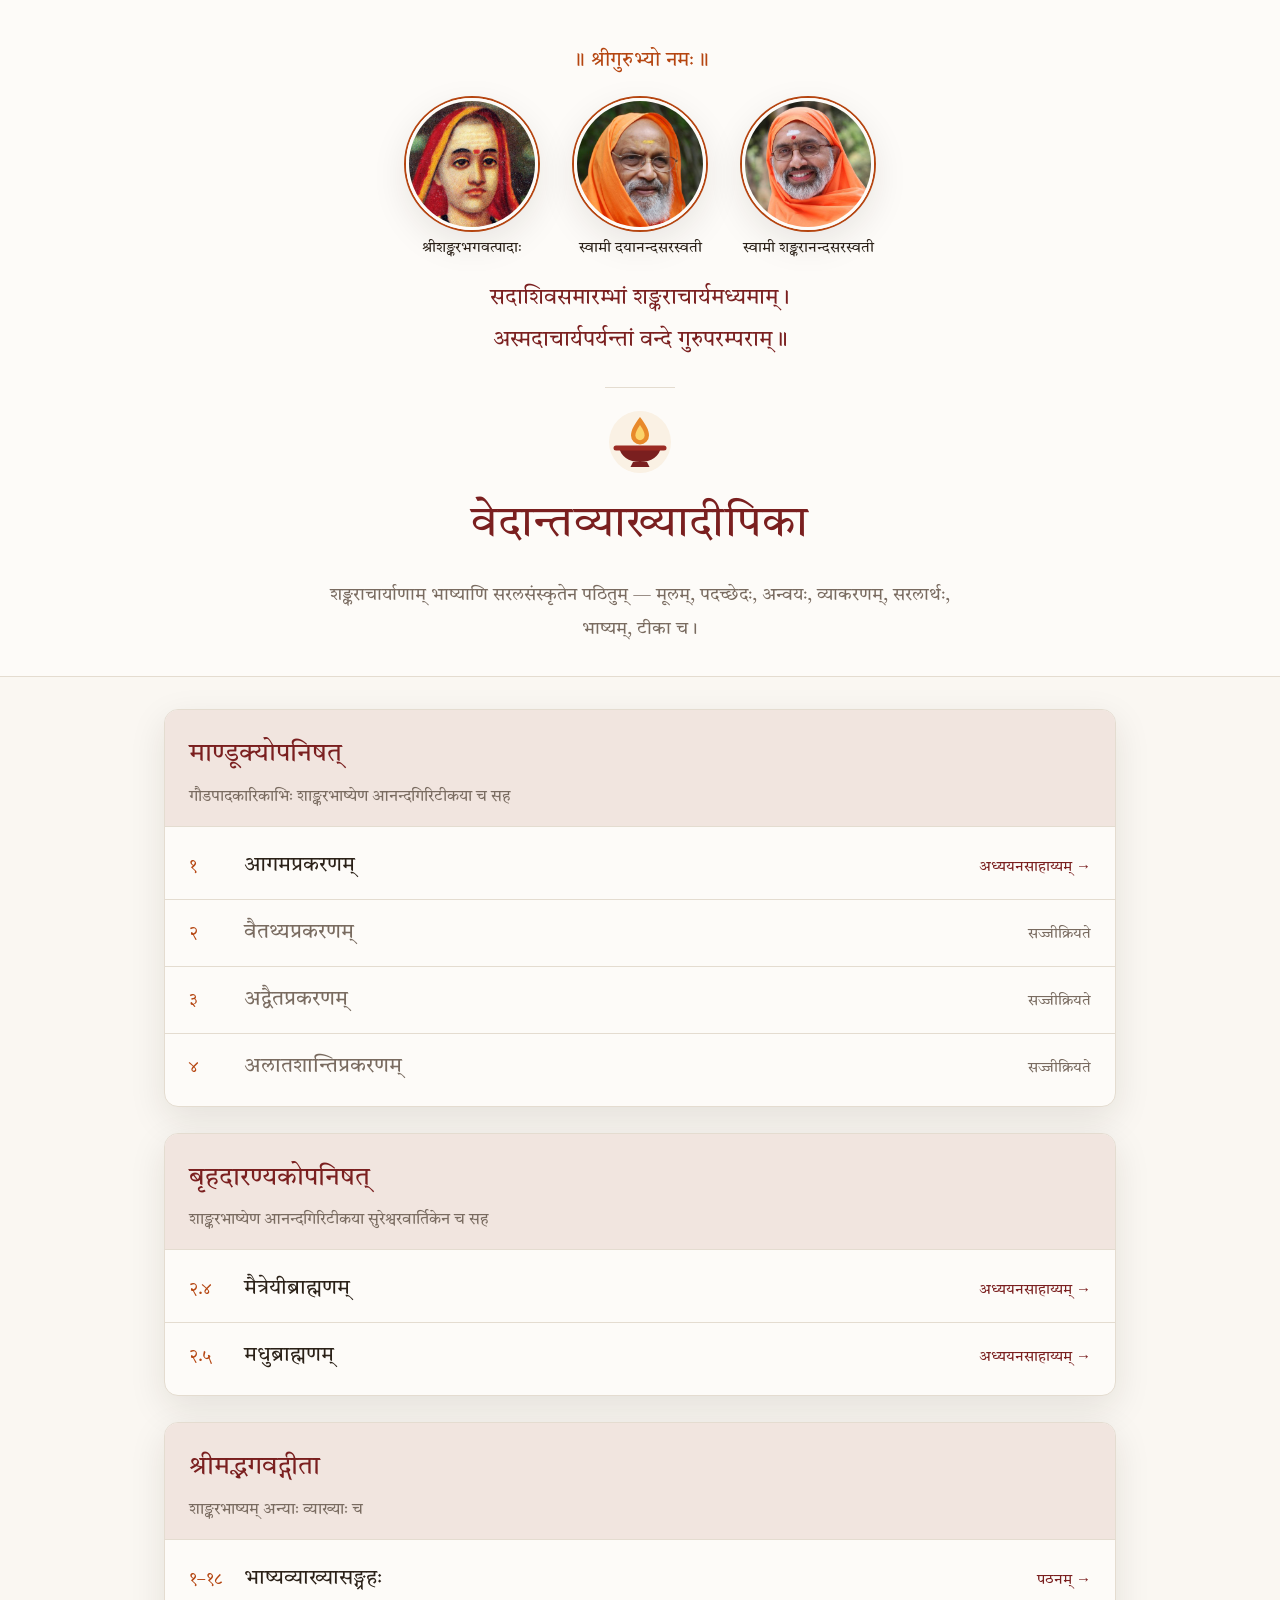
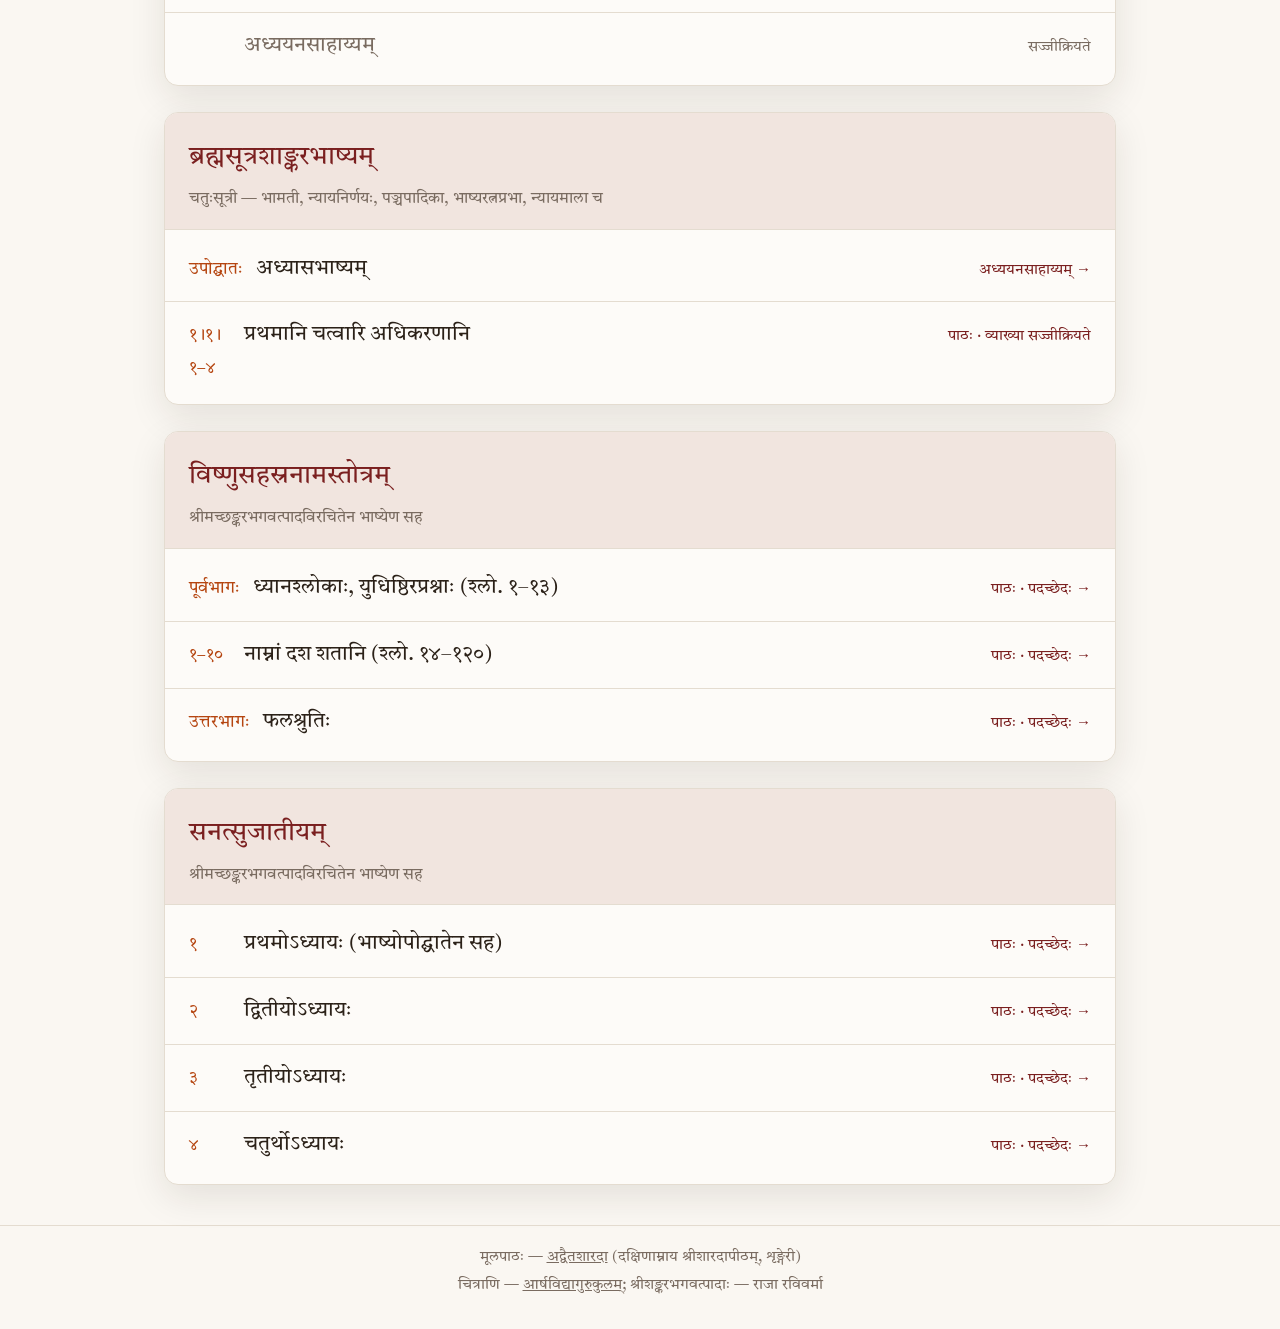
==== commit 03513c3f: "sanatsujatiya: Śaṅkara's Sanatsujātīya-bhāṣya (OCR of Works vol. 13, pp. 171–312) with padaccheda an" ====
--- a/index.html
+++ b/index.html
@@ -123,7 +123,10 @@
         <p>श्रीमच्छङ्करभगवत्पादविरचितेन भाष्येण सह</p>
       </div>
       <ul class="parts">
-        <li><div class="part soon"><span class="num">१–४</span><span class="name">अध्यायाः</span><span class="note">सज्जीक्रियते</span></div></li>
+        <li><a class="part" href="sanatsujatiya/#SSJ.1"><span class="num">१</span><span class="name">प्रथमोऽध्यायः (भाष्योपोद्घातेन सह)</span><span class="note">पाठः · पदच्छेदः →</span></a></li>
+        <li><a class="part" href="sanatsujatiya/#SSJ.2"><span class="num">२</span><span class="name">द्वितीयोऽध्यायः</span><span class="note">पाठः · पदच्छेदः →</span></a></li>
+        <li><a class="part" href="sanatsujatiya/#SSJ.3"><span class="num">३</span><span class="name">तृतीयोऽध्यायः</span><span class="note">पाठः · पदच्छेदः →</span></a></li>
+        <li><a class="part" href="sanatsujatiya/#SSJ.4"><span class="num">४</span><span class="name">चतुर्थोऽध्यायः</span><span class="note">पाठः · पदच्छेदः →</span></a></li>
       </ul>
     </section>
   </div>
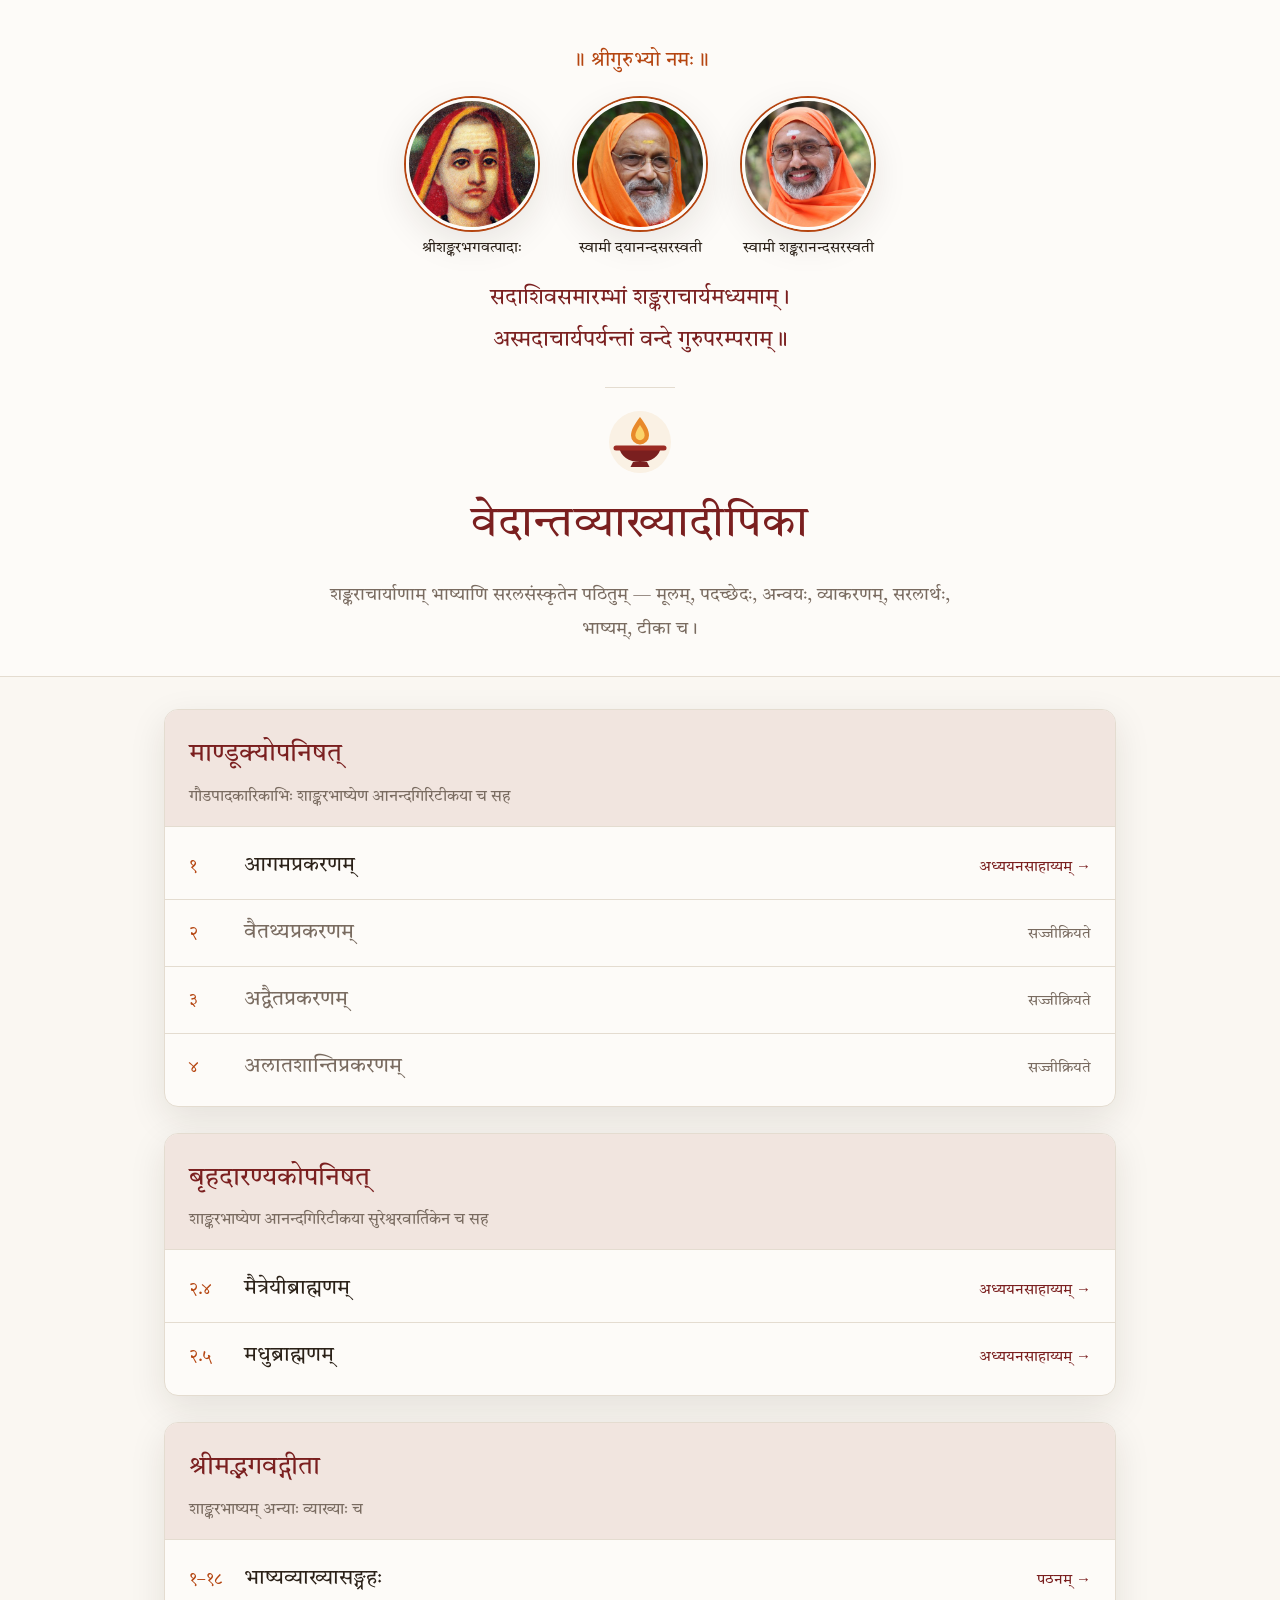
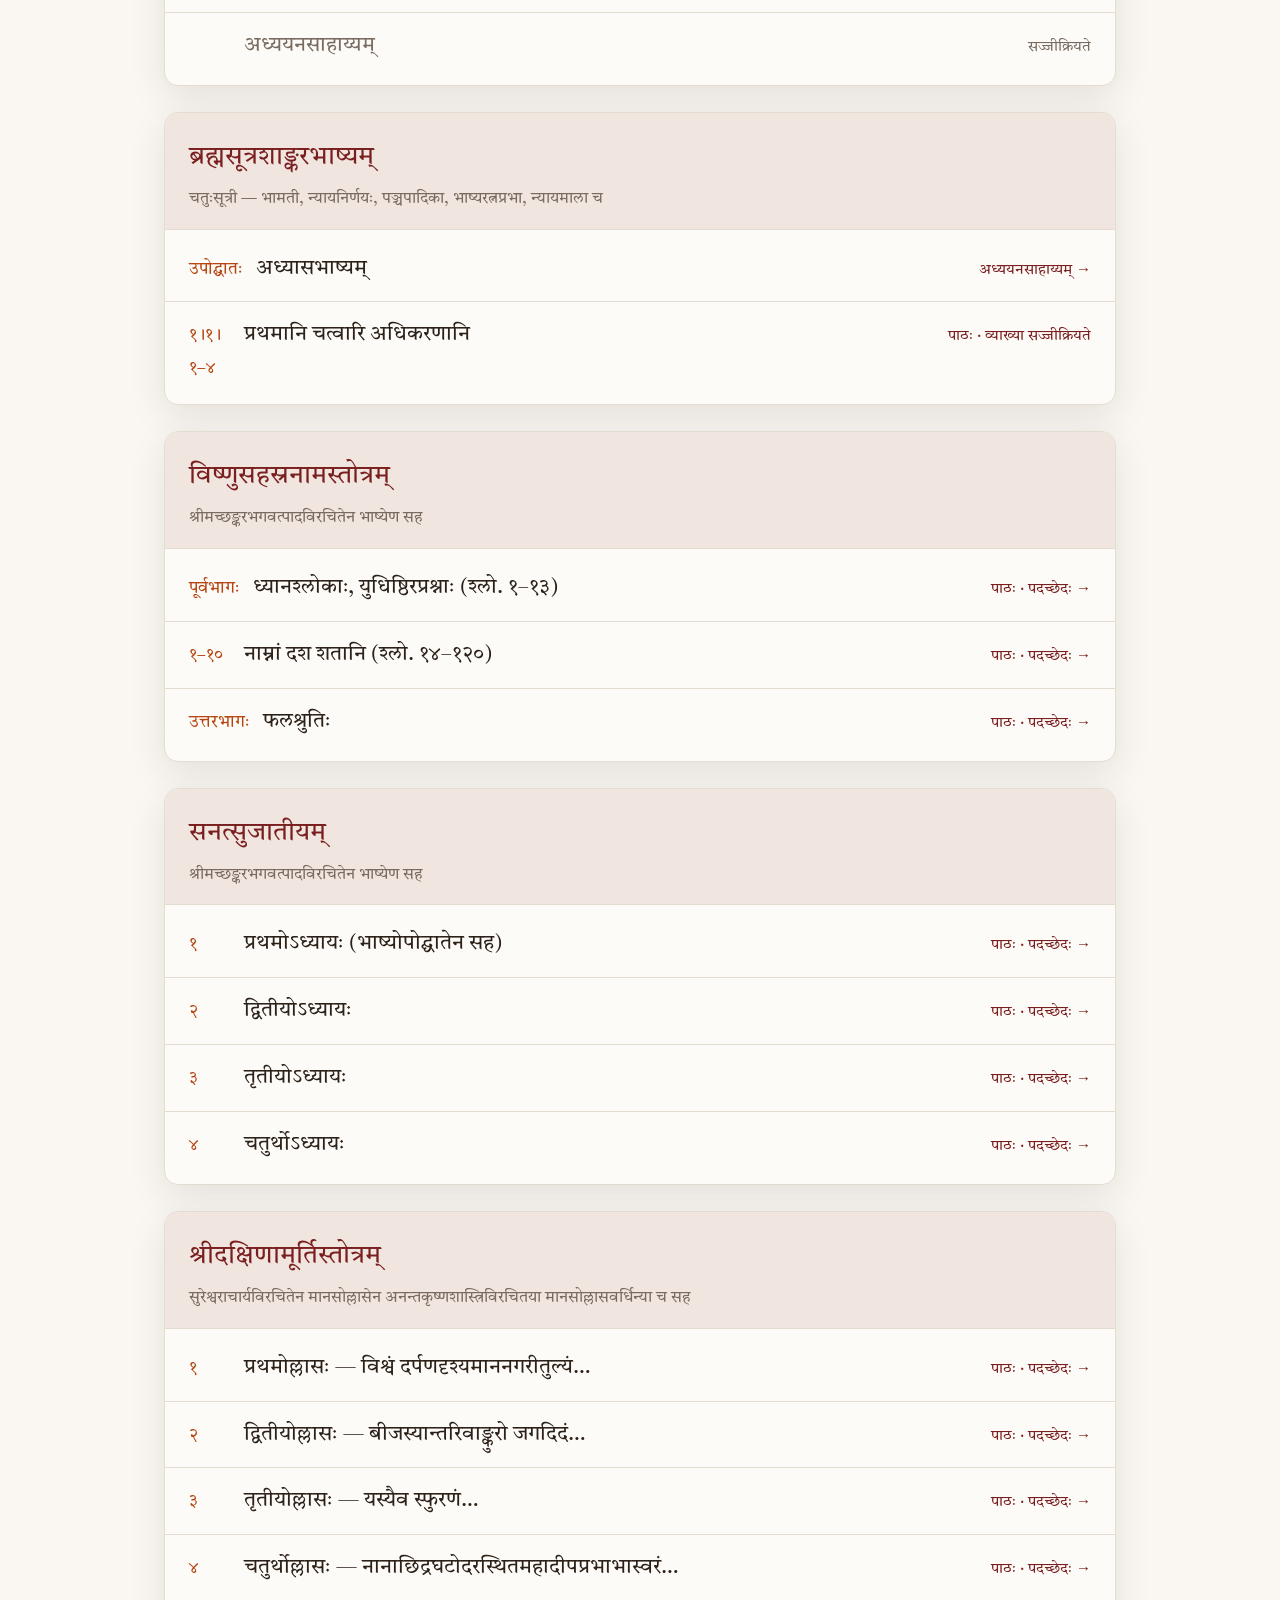
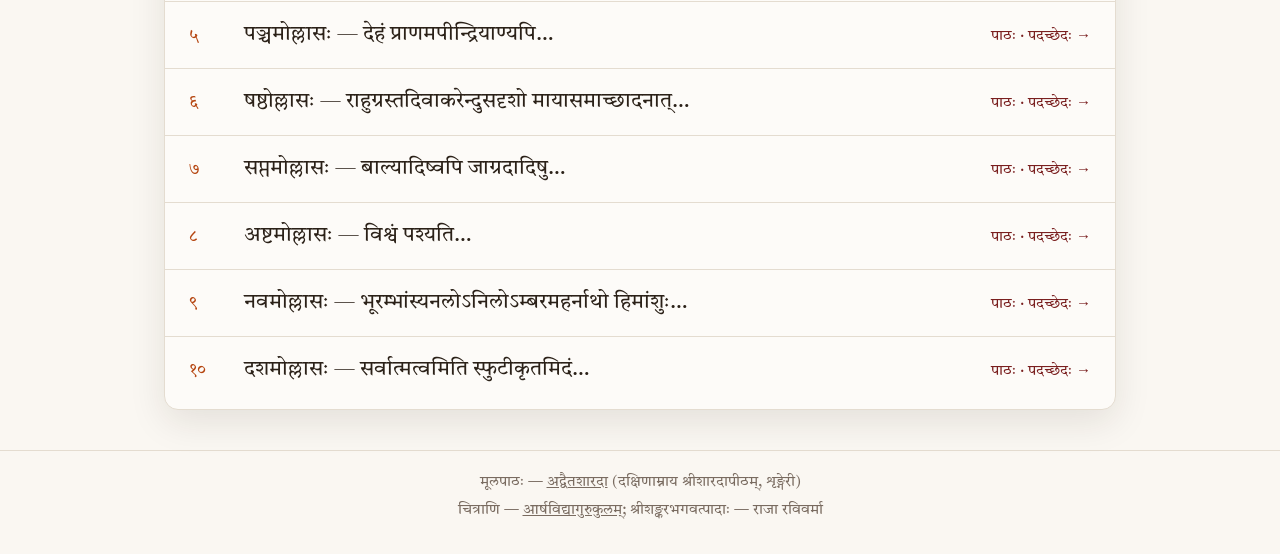
==== commit 3114af62: "Mānasollāsa: Dakṣiṇāmūrti-stotra, Sureśvara's vārtika and the Mānasollāsavardhinī ṭīkā Ten ullāsa un" ====
--- a/index.html
+++ b/index.html
@@ -129,6 +129,24 @@
         <li><a class="part" href="sanatsujatiya/#SSJ.4"><span class="num">४</span><span class="name">चतुर्थोऽध्यायः</span><span class="note">पाठः · पदच्छेदः →</span></a></li>
       </ul>
     </section>
+    <section class="text">
+      <div class="text-head">
+        <h2>श्रीदक्षिणामूर्तिस्तोत्रम्</h2>
+        <p>सुरेश्वराचार्यविरचितेन मानसोल्लासेन अनन्तकृष्णशास्त्रिविरचितया मानसोल्लासवर्धिन्या च सह</p>
+      </div>
+      <ul class="parts">
+        <li><a class="part" href="manasollasa/#MNS.1"><span class="num">१</span><span class="name">प्रथमोल्लासः — विश्वं दर्पणदृश्यमाननगरीतुल्यं…</span><span class="note">पाठः · पदच्छेदः →</span></a></li>
+        <li><a class="part" href="manasollasa/#MNS.2"><span class="num">२</span><span class="name">द्वितीयोल्लासः — बीजस्यान्तरिवाङ्कुरो जगदिदं…</span><span class="note">पाठः · पदच्छेदः →</span></a></li>
+        <li><a class="part" href="manasollasa/#MNS.3"><span class="num">३</span><span class="name">तृतीयोल्लासः — यस्यैव स्फुरणं…</span><span class="note">पाठः · पदच्छेदः →</span></a></li>
+        <li><a class="part" href="manasollasa/#MNS.4"><span class="num">४</span><span class="name">चतुर्थोल्लासः — नानाछिद्रघटोदरस्थितमहादीपप्रभाभास्वरं…</span><span class="note">पाठः · पदच्छेदः →</span></a></li>
+        <li><a class="part" href="manasollasa/#MNS.5"><span class="num">५</span><span class="name">पञ्चमोल्लासः — देहं प्राणमपीन्द्रियाण्यपि…</span><span class="note">पाठः · पदच्छेदः →</span></a></li>
+        <li><a class="part" href="manasollasa/#MNS.6"><span class="num">६</span><span class="name">षष्ठोल्लासः — राहुग्रस्तदिवाकरेन्दुसदृशो मायासमाच्छादनात्…</span><span class="note">पाठः · पदच्छेदः →</span></a></li>
+        <li><a class="part" href="manasollasa/#MNS.7"><span class="num">७</span><span class="name">सप्तमोल्लासः — बाल्यादिष्वपि जाग्रदादिषु…</span><span class="note">पाठः · पदच्छेदः →</span></a></li>
+        <li><a class="part" href="manasollasa/#MNS.8"><span class="num">८</span><span class="name">अष्टमोल्लासः — विश्वं पश्यति…</span><span class="note">पाठः · पदच्छेदः →</span></a></li>
+        <li><a class="part" href="manasollasa/#MNS.9"><span class="num">९</span><span class="name">नवमोल्लासः — भूरम्भांस्यनलोऽनिलोऽम्बरमहर्नाथो हिमांशुः…</span><span class="note">पाठः · पदच्छेदः →</span></a></li>
+        <li><a class="part" href="manasollasa/#MNS.10"><span class="num">१०</span><span class="name">दशमोल्लासः — सर्वात्मत्वमिति स्फुटीकृतमिदं…</span><span class="note">पाठः · पदच्छेदः →</span></a></li>
+      </ul>
+    </section>
   </div>
 </main>
 <footer>
